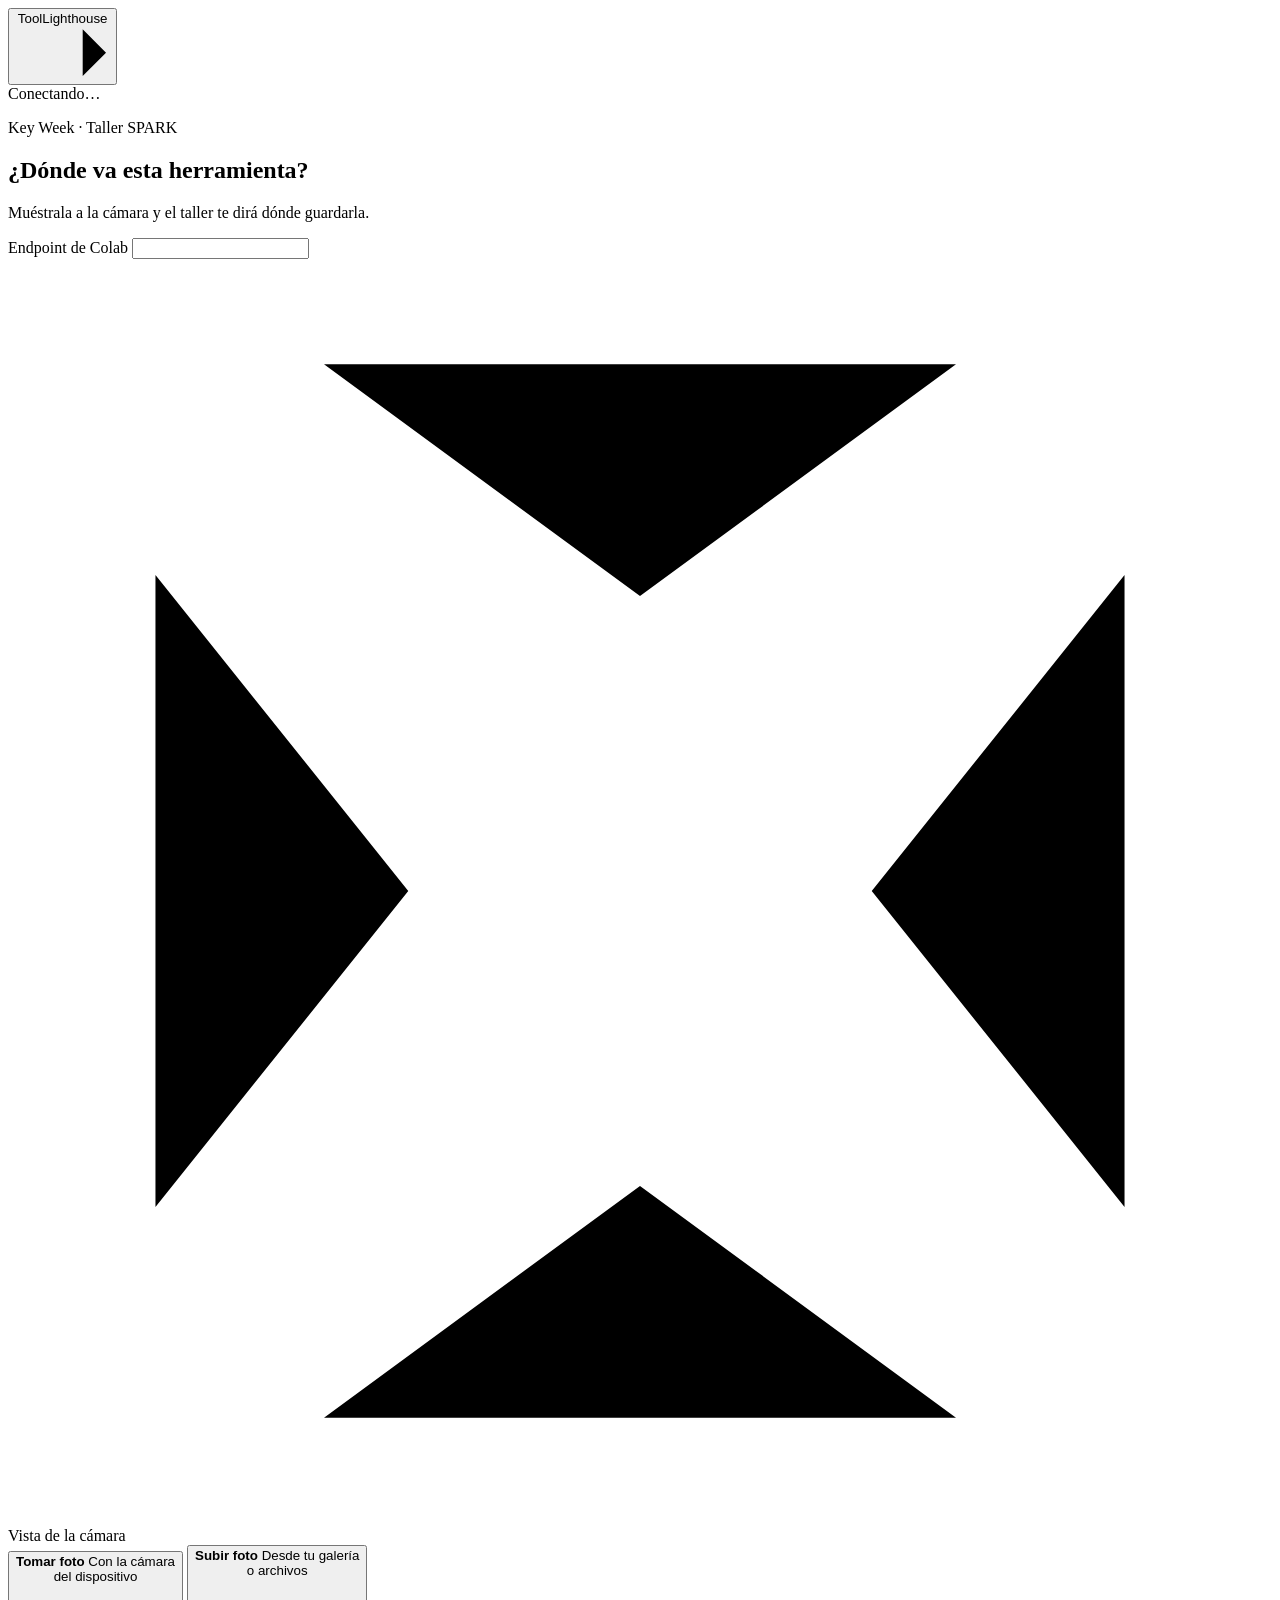
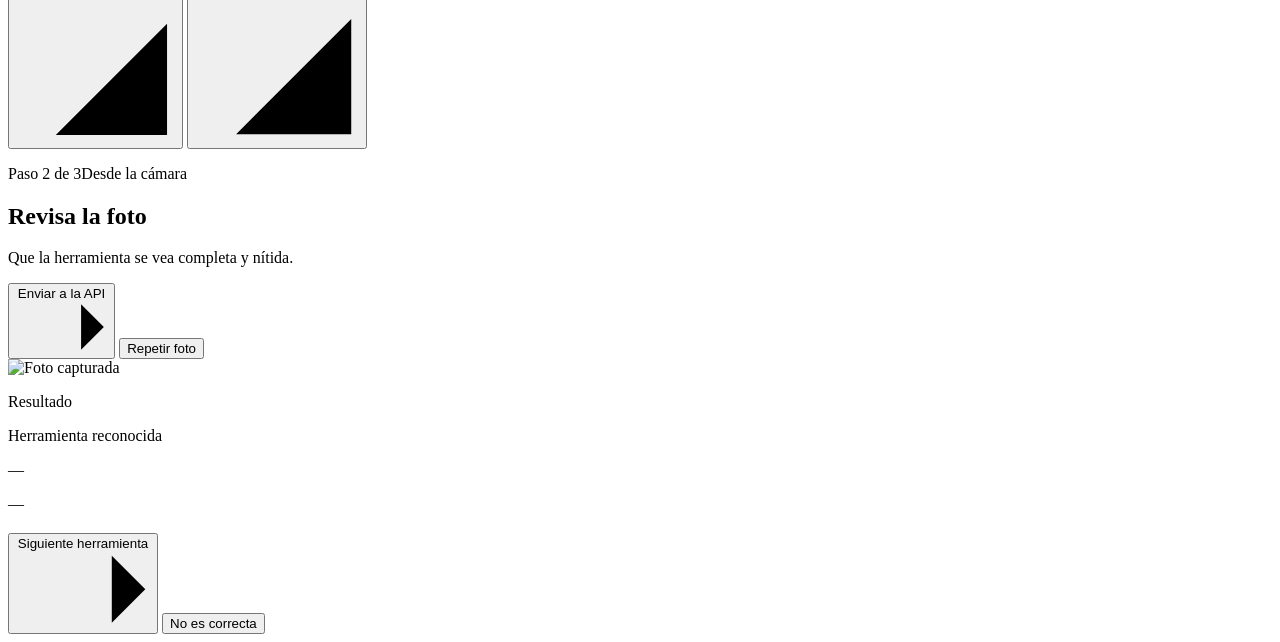
==== pi/kiwi_pi/static/index.html @ ead9a422 "Estación Raspberry Pi, API REST de Colab y reconocimiento con VLM - pi/: estación kiwi_pi (FastAPI) " ====
<!doctype html>
<html lang="es">
<head>
  <meta charset="utf-8">
  <meta name="viewport" content="width=device-width, initial-scale=1, maximum-scale=1, user-scalable=no, viewport-fit=cover">
  <title>ToolLighthouse</title>
  <link rel="preconnect" href="https://fonts.googleapis.com">
  <link rel="preconnect" href="https://fonts.gstatic.com" crossorigin>
  <link href="https://fonts.googleapis.com/css2?family=Albert+Sans:wght@400;700&display=swap" rel="stylesheet">
  <link rel="stylesheet" href="/static/styles.css">
</head>
<body>
<div class="app" id="app" data-screen="capture">
  <header class="topbar">
    <button class="brand" id="brand" type="button" aria-label="ToolLighthouse. Mantén pulsado para diagnóstico">
      <span>ToolLighthouse</span>
      <svg viewBox="0 0 28 16" aria-hidden="true"><path d="M1 8h26M20 1l7 7-7 7"/></svg>
    </button>
    <div class="pill" id="apiPill" data-online="false">
      <span class="dot"></span><span id="apiText">Conectando…</span>
    </div>
  </header>
  <div class="steps" aria-hidden="true"><i></i><i></i><i></i></div>

  <main>
    <!-- 1 · Captura -->
    <section class="screen" id="screen-capture" aria-label="Paso 1: tomar la foto">
      <div class="col">
        <p class="eyebrow"><span class="bullet"></span>Key Week · Taller SPARK</p>
        <h1>¿Dónde va esta herramienta?</h1>
        <p class="lead">Muéstrala a la cámara y el taller te dirá dónde guardarla.</p>
        <label class="endpoint" for="endpointInput">
          <span class="eyebrow"><span class="bullet"></span>Endpoint de Colab</span>
          <input id="endpointInput" type="url" inputmode="url" autocomplete="off" spellcheck="false" readonly>
          <span class="rule"><i></i></span>
        </label>
      </div>
      <div class="col col-main">
        <div class="viewer" id="viewer">
          <img id="streamImg" alt="" hidden>
          <video id="video" autoplay playsinline muted hidden></video>
          <svg class="mark" viewBox="0 0 120 120" aria-hidden="true">
            <path d="M14 30l24 30-24 30M106 30l-24 30 24 30M30 10l30 22 30-22M30 110l30-22 30 22"/>
          </svg>
          <span class="corner tl"></span><span class="corner tr"></span>
          <span class="corner bl"></span><span class="corner br"></span>
          <span class="viewer-caption" id="viewerCaption">Vista de la cámara</span>
          <div class="busy" id="captureBusy" hidden><span class="spinner"></span></div>
        </div>
        <div class="tiles">
          <button class="tile tile-purple" id="takeBtn" type="button">
            <strong>Tomar foto</strong>
            <span>Con la cámara<br>del dispositivo</span>
            <svg viewBox="0 0 20 20" aria-hidden="true"><path d="M1 1l18 18M19 5v14H5"/></svg>
          </button>
          <button class="tile tile-green" id="uploadBtn" type="button">
            <strong>Subir foto</strong>
            <span>Desde tu galería<br>o archivos</span>
            <svg viewBox="0 0 20 20" aria-hidden="true"><path d="M1 1l18 18M19 5v14H5"/></svg>
          </button>
        </div>
      </div>
    </section>

    <!-- 2 · Revisión -->
    <section class="screen" id="screen-review" aria-label="Paso 2: revisar la foto">
      <div class="col">
        <p class="eyebrow eyebrow-split"><span><span class="bullet"></span>Paso 2 de 3</span><span class="muted" id="photoSource">Desde la cámara</span></p>
        <h1>Revisa la foto</h1>
        <p class="lead">Que la herramienta se vea completa y nítida.</p>
        <div class="actions">
          <button class="btn btn-primary" id="sendBtn" type="button">
            <span class="label">Enviar a la API</span>
            <svg viewBox="0 0 28 16" aria-hidden="true"><path d="M1 8h26M20 1l7 7-7 7"/></svg>
            <span class="spinner"></span>
          </button>
          <button class="btn btn-secondary" id="retakeBtn" type="button">Repetir foto</button>
        </div>
      </div>
      <div class="col col-main">
        <div class="photo"><img id="photoImg" alt="Foto capturada"></div>
      </div>
    </section>

    <!-- 3 · Resultado -->
    <section class="screen" id="screen-result" aria-label="Paso 3: resultado" data-kind="accepted">
      <div class="col">
        <p class="eyebrow eyebrow-split"><span><span class="bullet"></span>Resultado</span><span class="chip" id="testChip" hidden>Modo prueba</span></p>
        <div class="card" id="resultCard">
          <p class="card-label" id="cardLabel">Herramienta reconocida</p>
          <p class="card-title" id="cardTitle">—</p>
          <div class="meter" id="meter">
            <div class="bar"><i id="meterFill"></i></div>
            <span id="meterValue">—</span>
          </div>
          <p class="card-note" id="cardNote" hidden></p>
        </div>
        <div class="where" id="where">
          <h2 id="locationText"></h2>
          <p class="status" id="statusText" data-tone=""></p>
        </div>
      </div>
      <div class="col col-main">
        <div class="map" id="map" role="img" aria-label="Mapa del organizador"></div>
        <div class="actions">
          <button class="btn btn-primary" id="nextBtn" type="button">
            <span class="label" id="nextLabel">Siguiente herramienta</span>
            <svg viewBox="0 0 28 16" aria-hidden="true"><path d="M1 8h26M20 1l7 7-7 7"/></svg>
            <span class="spinner"></span>
          </button>
          <button class="btn btn-secondary" id="wrongBtn" type="button">No es correcta</button>
        </div>
      </div>
    </section>
  </main>

  <div class="toast" id="toast" role="status" aria-live="polite"></div>

  <!-- "No es correcta": la etiqueta real alimenta las referencias del modelo -->
  <div class="sheet" id="labelSheet" hidden>
    <div class="sheet-panel" role="dialog" aria-modal="true" aria-labelledby="labelSheetTitle">
      <p class="eyebrow"><span class="bullet"></span>Ayúdanos a mejorar</p>
      <h2 id="labelSheetTitle">¿Qué era?</h2>
      <div class="sheet-options" id="labelOptions"></div>
      <button class="btn btn-secondary btn-small" id="labelCancel" type="button">Cancelar</button>
    </div>
  </div>

  <!-- Diagnóstico: mantener pulsado el logotipo -->
  <div class="diag" id="diag" hidden>
    <div class="diag-head">
      <h2>Diagnóstico</h2>
      <button class="btn btn-secondary btn-small" id="diagClose" type="button">Cerrar</button>
    </div>
    <dl class="diag-drivers" id="diagDrivers"></dl>
    <table class="diag-table">
      <thead><tr><th>#</th><th>Herramienta</th><th>Sensor</th><th>LED</th><th></th></tr></thead>
      <tbody id="diagSlots"></tbody>
    </table>
    <div class="diag-actions">
      <button class="btn btn-primary btn-small" id="ledTestBtn" type="button">Probar LEDs</button>
      <button class="btn btn-secondary btn-small" id="ledOffBtn" type="button">Apagar LEDs</button>
      <label class="diag-force" id="forceWrap" hidden>Resultado simulado
        <select id="forceSelect"><option value="">Aleatorio</option></select>
      </label>
    </div>
  </div>

  <input type="file" id="fileInput" accept="image/*" hidden>
  <input type="file" id="cameraInput" accept="image/*" capture="environment" hidden>
</div>
<script src="/static/app.js"></script>
</body>
</html>
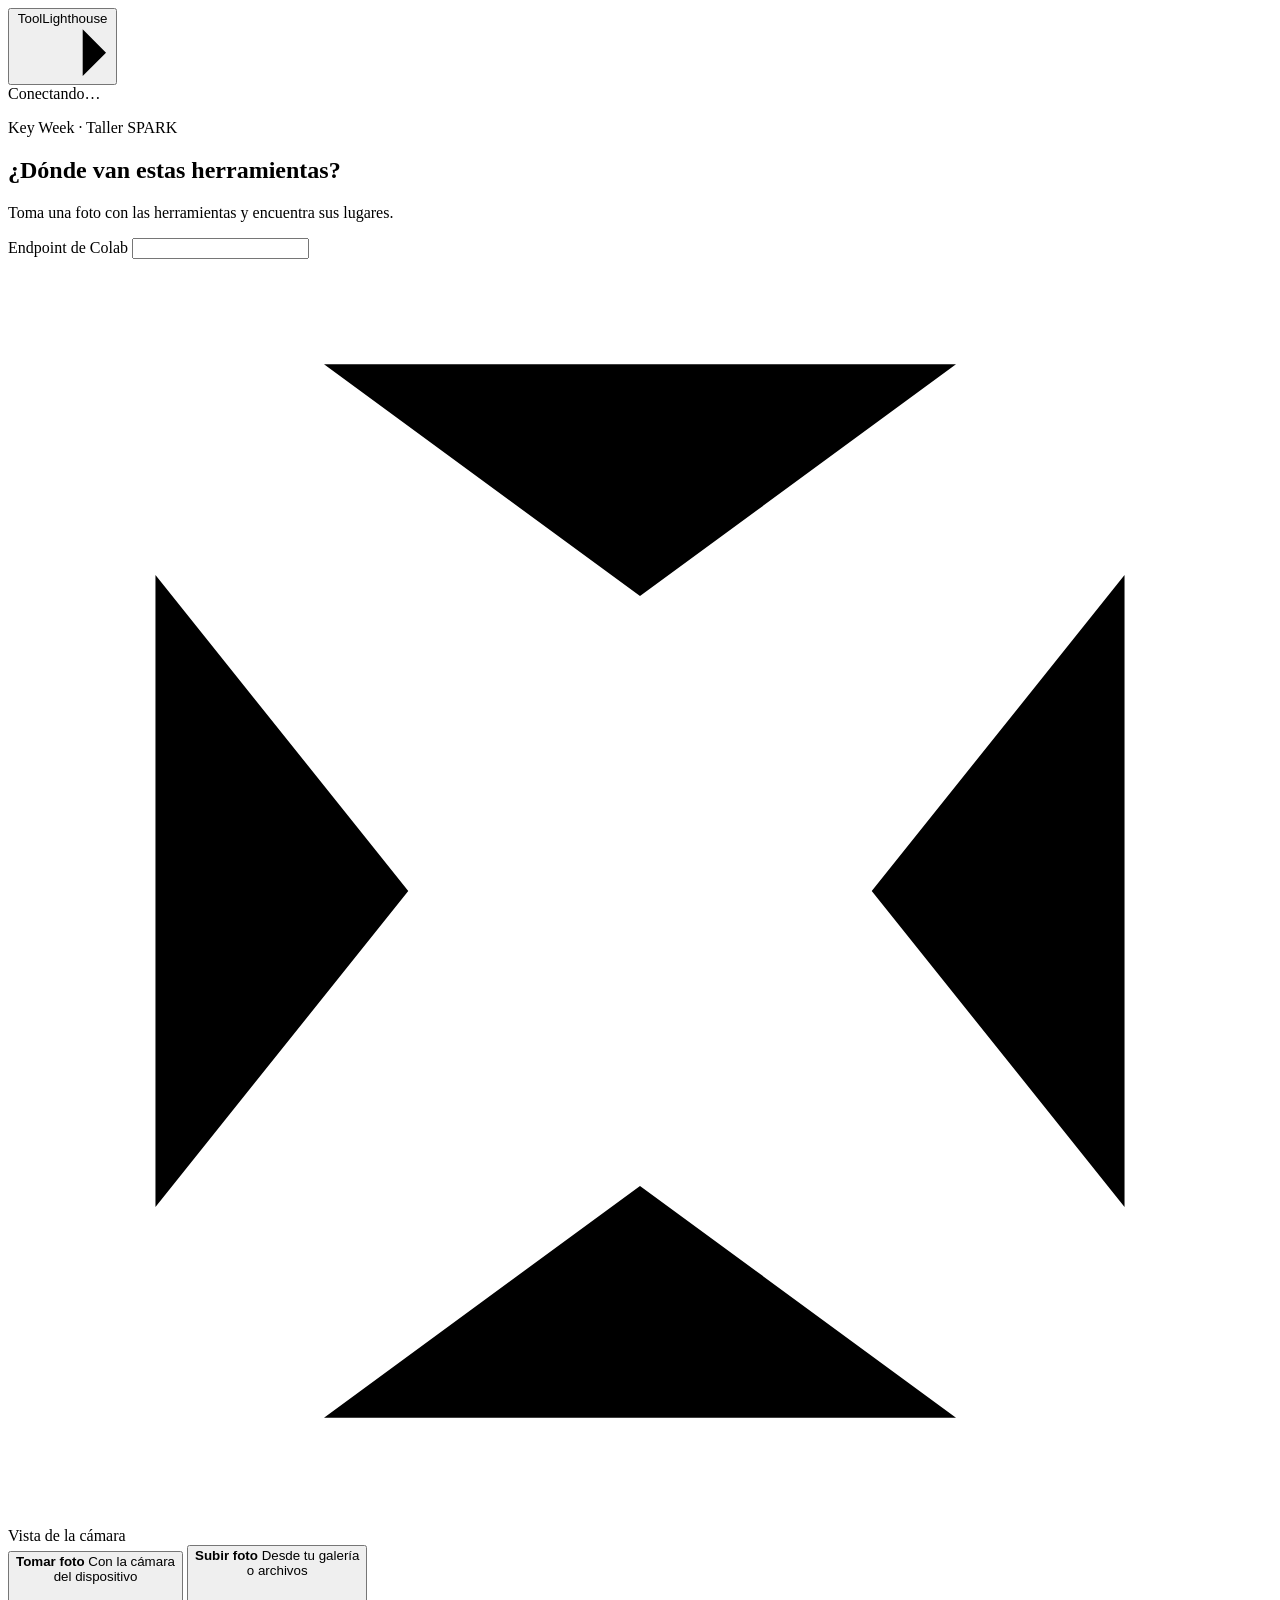
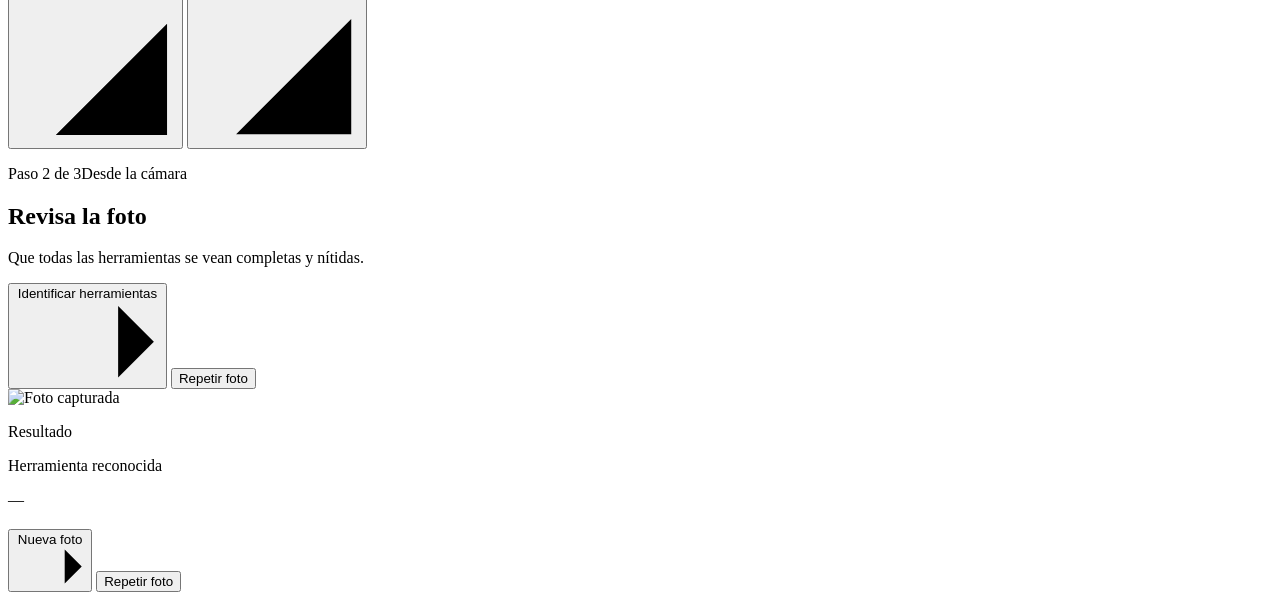
==== commit ff16475c: "Show object boxes and simultaneous return progress in station UI" ====
--- a/pi/kiwi_pi/static/index.html
+++ b/pi/kiwi_pi/static/index.html
@@ -2,7 +2,7 @@
 <html lang="es">
 <head>
   <meta charset="utf-8">
-  <meta name="viewport" content="width=device-width, initial-scale=1, maximum-scale=1, user-scalable=no, viewport-fit=cover">
+  <meta name="viewport" content="width=device-width, initial-scale=1, viewport-fit=cover">
   <title>ToolLighthouse</title>
   <link rel="preconnect" href="https://fonts.googleapis.com">
   <link rel="preconnect" href="https://fonts.gstatic.com" crossorigin>
@@ -12,7 +12,7 @@
 <body>
 <div class="app" id="app" data-screen="capture">
   <header class="topbar">
-    <button class="brand" id="brand" type="button" aria-label="ToolLighthouse. Mantén pulsado para diagnóstico">
+    <button class="brand" id="brand" type="button" aria-label="ToolLighthouse. Abrir diagnóstico">
       <span>ToolLighthouse</span>
       <svg viewBox="0 0 28 16" aria-hidden="true"><path d="M1 8h26M20 1l7 7-7 7"/></svg>
     </button>
@@ -27,8 +27,8 @@
     <section class="screen" id="screen-capture" aria-label="Paso 1: tomar la foto">
       <div class="col">
         <p class="eyebrow"><span class="bullet"></span>Key Week · Taller SPARK</p>
-        <h1>¿Dónde va esta herramienta?</h1>
-        <p class="lead">Muéstrala a la cámara y el taller te dirá dónde guardarla.</p>
+        <h1>¿Dónde van estas herramientas?</h1>
+        <p class="lead">Toma una foto con las herramientas y encuentra sus lugares.</p>
         <label class="endpoint" for="endpointInput">
           <span class="eyebrow"><span class="bullet"></span>Endpoint de Colab</span>
           <input id="endpointInput" type="url" inputmode="url" autocomplete="off" spellcheck="false" readonly>
@@ -67,10 +67,10 @@
       <div class="col">
         <p class="eyebrow eyebrow-split"><span><span class="bullet"></span>Paso 2 de 3</span><span class="muted" id="photoSource">Desde la cámara</span></p>
         <h1>Revisa la foto</h1>
-        <p class="lead">Que la herramienta se vea completa y nítida.</p>
+        <p class="lead">Que todas las herramientas se vean completas y nítidas.</p>
         <div class="actions">
           <button class="btn btn-primary" id="sendBtn" type="button">
-            <span class="label">Enviar a la API</span>
+            <span class="label">Identificar herramientas</span>
             <svg viewBox="0 0 28 16" aria-hidden="true"><path d="M1 8h26M20 1l7 7-7 7"/></svg>
             <span class="spinner"></span>
           </button>
@@ -89,26 +89,28 @@
         <div class="card" id="resultCard">
           <p class="card-label" id="cardLabel">Herramienta reconocida</p>
           <p class="card-title" id="cardTitle">—</p>
-          <div class="meter" id="meter">
-            <div class="bar"><i id="meterFill"></i></div>
-            <span id="meterValue">—</span>
-          </div>
+
           <p class="card-note" id="cardNote" hidden></p>
         </div>
+        <div class="detection-photo" id="detectionPhoto" hidden>
+          <img id="resultPhoto" alt="Fotografía con los objetos detectados">
+          <div class="boxes" id="objectBoxes"></div>
+        </div>
+        <ol class="object-list" id="objectList" aria-label="Objetos detectados"></ol>
         <div class="where" id="where">
           <h2 id="locationText"></h2>
-          <p class="status" id="statusText" data-tone=""></p>
+          <p class="status" id="statusText" data-tone="" role="status" aria-live="polite"></p>
         </div>
       </div>
       <div class="col col-main">
         <div class="map" id="map" role="img" aria-label="Mapa del organizador"></div>
         <div class="actions">
           <button class="btn btn-primary" id="nextBtn" type="button">
-            <span class="label" id="nextLabel">Siguiente herramienta</span>
+            <span class="label" id="nextLabel">Nueva foto</span>
             <svg viewBox="0 0 28 16" aria-hidden="true"><path d="M1 8h26M20 1l7 7-7 7"/></svg>
             <span class="spinner"></span>
           </button>
-          <button class="btn btn-secondary" id="wrongBtn" type="button">No es correcta</button>
+          <button class="btn btn-secondary" id="wrongBtn" type="button">Repetir foto</button>
         </div>
       </div>
     </section>
@@ -141,7 +143,7 @@
       <button class="btn btn-primary btn-small" id="ledTestBtn" type="button">Probar LEDs</button>
       <button class="btn btn-secondary btn-small" id="ledOffBtn" type="button">Apagar LEDs</button>
       <label class="diag-force" id="forceWrap" hidden>Resultado simulado
-        <select id="forceSelect"><option value="">Aleatorio</option></select>
+        <select id="forceSelect"><option value="">Tres herramientas</option></select>
       </label>
     </div>
   </div>
@@ -149,6 +151,7 @@
   <input type="file" id="fileInput" accept="image/*" hidden>
   <input type="file" id="cameraInput" accept="image/*" capture="environment" hidden>
 </div>
+<script src="/static/multiobject.js"></script>
 <script src="/static/app.js"></script>
 </body>
 </html>
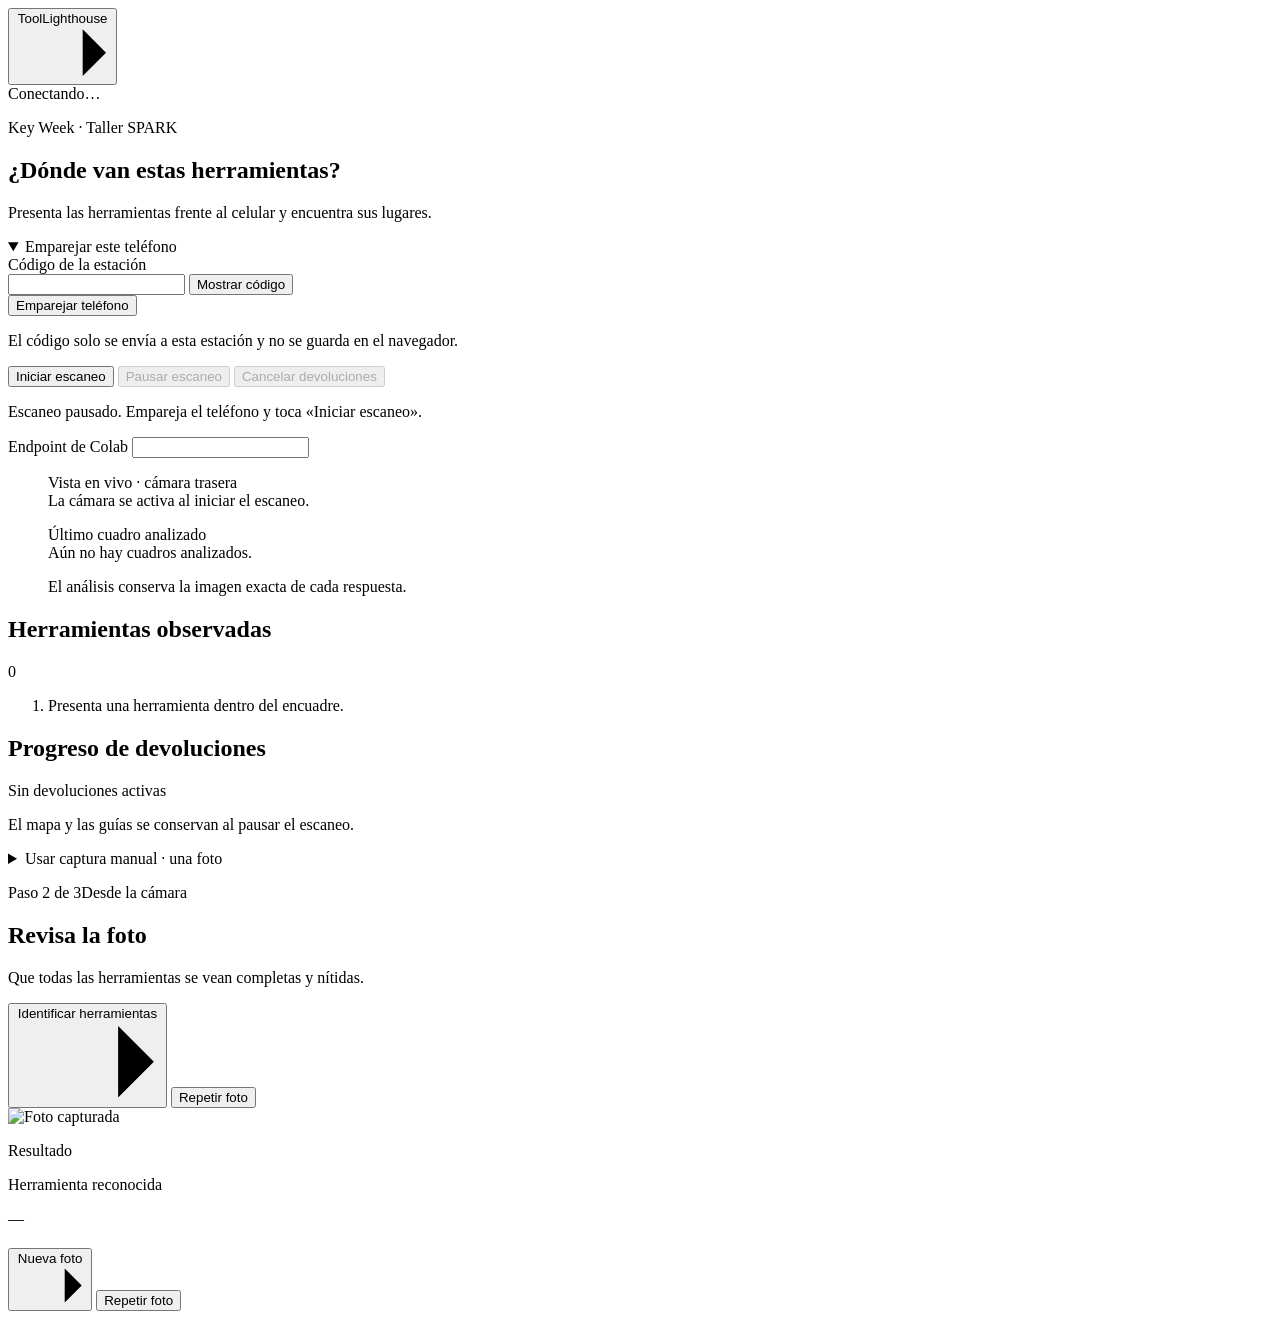
==== commit 2f1a45ef: "Add continuous scan controls to the Raspberry web page" ====
--- a/pi/kiwi_pi/static/index.html
+++ b/pi/kiwi_pi/static/index.html
@@ -28,7 +28,32 @@
       <div class="col">
         <p class="eyebrow"><span class="bullet"></span>Key Week · Taller SPARK</p>
         <h1>¿Dónde van estas herramientas?</h1>
-        <p class="lead">Toma una foto con las herramientas y encuentra sus lugares.</p>
+        <p class="lead">Presenta las herramientas frente al celular y encuentra sus lugares.</p>
+        <details class="pairing-panel" id="pairingPanel" open>
+          <summary>Emparejar este teléfono</summary>
+          <form id="pairForm" novalidate>
+            <label for="pairCode">Código de la estación</label>
+            <div class="pair-code-row">
+              <input id="pairCode" name="pairingCode" type="password" inputmode="text"
+                     autocomplete="one-time-code" autocapitalize="off" spellcheck="false"
+                     aria-describedby="pairStatus">
+              <button class="btn btn-secondary btn-small" id="togglePairCode" type="button"
+                      aria-controls="pairCode" aria-pressed="false">Mostrar código</button>
+            </div>
+            <button class="btn btn-primary btn-small" id="pairBtn" type="submit">Emparejar teléfono</button>
+            <p class="scan-note" id="pairStatus" role="status" aria-live="polite">
+              El código solo se envía a esta estación y no se guarda en el navegador.
+            </p>
+          </form>
+        </details>
+        <div class="scan-actions" aria-label="Controles del escaneo continuo">
+          <button class="btn btn-primary scan-action" id="scanStartBtn" type="button">Iniciar escaneo</button>
+          <button class="btn btn-secondary scan-action" id="scanPauseBtn" type="button" disabled>Pausar escaneo</button>
+          <button class="btn btn-danger scan-action" id="scanCancelBtn" type="button" disabled>Cancelar devoluciones</button>
+        </div>
+        <p class="scan-status" id="scanStatus" role="status" aria-live="polite">
+          Escaneo pausado. Empareja el teléfono y toca «Iniciar escaneo».
+        </p>
         <label class="endpoint" for="endpointInput">
           <span class="eyebrow"><span class="bullet"></span>Endpoint de Colab</span>
           <input id="endpointInput" type="url" inputmode="url" autocomplete="off" spellcheck="false" readonly>
@@ -36,29 +61,72 @@
         </label>
       </div>
       <div class="col col-main">
-        <div class="viewer" id="viewer">
-          <img id="streamImg" alt="" hidden>
-          <video id="video" autoplay playsinline muted hidden></video>
-          <svg class="mark" viewBox="0 0 120 120" aria-hidden="true">
-            <path d="M14 30l24 30-24 30M106 30l-24 30 24 30M30 10l30 22 30-22M30 110l30-22 30 22"/>
-          </svg>
-          <span class="corner tl"></span><span class="corner tr"></span>
-          <span class="corner bl"></span><span class="corner br"></span>
-          <span class="viewer-caption" id="viewerCaption">Vista de la cámara</span>
-          <div class="busy" id="captureBusy" hidden><span class="spinner"></span></div>
-        </div>
-        <div class="tiles">
-          <button class="tile tile-purple" id="takeBtn" type="button">
-            <strong>Tomar foto</strong>
-            <span>Con la cámara<br>del dispositivo</span>
-            <svg viewBox="0 0 20 20" aria-hidden="true"><path d="M1 1l18 18M19 5v14H5"/></svg>
-          </button>
-          <button class="tile tile-green" id="uploadBtn" type="button">
-            <strong>Subir foto</strong>
-            <span>Desde tu galería<br>o archivos</span>
-            <svg viewBox="0 0 20 20" aria-hidden="true"><path d="M1 1l18 18M19 5v14H5"/></svg>
-          </button>
-        </div>
+        <div class="scan-console" id="scanConsole">
+          <div class="scan-previews">
+            <figure class="scan-frame-card">
+              <figcaption>Vista en vivo · cámara trasera</figcaption>
+              <div class="scan-live-viewer" id="scanLiveViewer">
+                <video id="scanVideo" autoplay playsinline muted hidden></video>
+                <span class="scan-camera-prompt" id="scanCameraPrompt">La cámara se activa al iniciar el escaneo.</span>
+                <span class="corner tl"></span><span class="corner tr"></span>
+                <span class="corner bl"></span><span class="corner br"></span>
+              </div>
+            </figure>
+            <figure class="scan-frame-card">
+              <figcaption>Último cuadro analizado</figcaption>
+              <div class="scan-analyzed-image" id="scanAnalyzedImageWrap">
+                <img id="scanAnalyzedImage" alt="Último cuadro enviado a la estación" hidden>
+                <div class="boxes" id="scanAnalyzedBoxes"></div>
+                <span class="scan-empty-frame" id="scanEmptyFrame">Aún no hay cuadros analizados.</span>
+              </div>
+              <p class="scan-frame-caption" id="scanFrameCaption">El análisis conserva la imagen exacta de cada respuesta.</p>
+            </figure>
+          </div>
+          <div class="scan-readout">
+            <div class="scan-track-heading">
+              <h2>Herramientas observadas</h2>
+              <span id="scanTrackCount">0</span>
+            </div>
+            <ol class="scan-track-list" id="scanTrackList" aria-label="Seguimiento y clasificación de herramientas">
+              <li class="scan-empty-track">Presenta una herramienta dentro del encuadre.</li>
+            </ol>
+            <div class="scan-map-wrap">
+              <div class="scan-track-heading">
+                <h2>Progreso de devoluciones</h2>
+                <span id="scanGuideProgress">Sin devoluciones activas</span>
+              </div>
+              <div class="map scan-map" id="scanMap" role="img" aria-label="Mapa persistente del organizador"></div>
+              <p class="scan-note" id="scanGuideNote">El mapa y las guías se conservan al pausar el escaneo.</p>
+            </div>
+          </div>
+        </div>
+        <details class="manual-panel" id="manualCapturePanel">
+          <summary>Usar captura manual · una foto</summary>
+          <p class="scan-note" id="manualScanNote">La captura manual queda bloqueada mientras haya una guía continua activa.</p>
+          <div class="viewer" id="viewer">
+            <img id="streamImg" alt="" hidden>
+            <video id="video" autoplay playsinline muted hidden></video>
+            <svg class="mark" viewBox="0 0 120 120" aria-hidden="true">
+              <path d="M14 30l24 30-24 30M106 30l-24 30 24 30M30 10l30 22 30-22M30 110l30-22 30 22"/>
+            </svg>
+            <span class="corner tl"></span><span class="corner tr"></span>
+            <span class="corner bl"></span><span class="corner br"></span>
+            <span class="viewer-caption" id="viewerCaption">Abre la cámara o elige una foto</span>
+            <div class="busy" id="captureBusy" hidden><span class="spinner"></span></div>
+          </div>
+          <div class="tiles">
+            <button class="tile tile-purple" id="takeBtn" type="button">
+              <strong>Tomar foto</strong>
+              <span>Con la cámara<br>del dispositivo</span>
+              <svg viewBox="0 0 20 20" aria-hidden="true"><path d="M1 1l18 18M19 5v14H5"/></svg>
+            </button>
+            <button class="tile tile-green" id="uploadBtn" type="button">
+              <strong>Subir foto</strong>
+              <span>Desde tu galería<br>o archivos</span>
+              <svg viewBox="0 0 20 20" aria-hidden="true"><path d="M1 1l18 18M19 5v14H5"/></svg>
+            </button>
+          </div>
+        </details>
       </div>
     </section>
 
@@ -123,8 +191,20 @@
     <div class="sheet-panel" role="dialog" aria-modal="true" aria-labelledby="labelSheetTitle">
       <p class="eyebrow"><span class="bullet"></span>Ayúdanos a mejorar</p>
       <h2 id="labelSheetTitle">¿Qué era?</h2>
+      <img class="scan-correction-crop" id="scanCorrectionCrop" alt="Recorte congelado del objeto que vas a corregir" hidden>
+      <p class="scan-note" id="scanCorrectionNote" hidden>La cámara está pausada. Si cancelas, las guías actuales se conservan.</p>
       <div class="sheet-options" id="labelOptions"></div>
       <button class="btn btn-secondary btn-small" id="labelCancel" type="button">Cancelar</button>
+    </div>
+  </div>
+
+  <div class="sheet" id="cancelScanSheet" hidden>
+    <div class="sheet-panel" role="dialog" aria-modal="true" aria-labelledby="cancelScanTitle" aria-describedby="cancelScanDescription">
+      <p class="eyebrow"><span class="bullet"></span>Cancelar devoluciones</p>
+      <h2 id="cancelScanTitle">¿Borrar el progreso de este ciclo?</h2>
+      <p class="scan-note" id="cancelScanDescription">Se apagarán las luces y se quitarán las ubicaciones pendientes. El escaneo también se pausará.</p>
+      <button class="btn btn-secondary btn-small" id="keepScanBtn" type="button">Seguir escaneando</button>
+      <button class="btn btn-danger btn-small" id="confirmCancelScanBtn" type="button">Cancelar devoluciones</button>
     </div>
   </div>
 
@@ -152,6 +232,8 @@
   <input type="file" id="cameraInput" accept="image/*" capture="environment" hidden>
 </div>
 <script src="/static/multiobject.js"></script>
+<script src="/static/scan.js"></script>
+<script src="/static/scan-view.js"></script>
 <script src="/static/app.js"></script>
 </body>
 </html>
